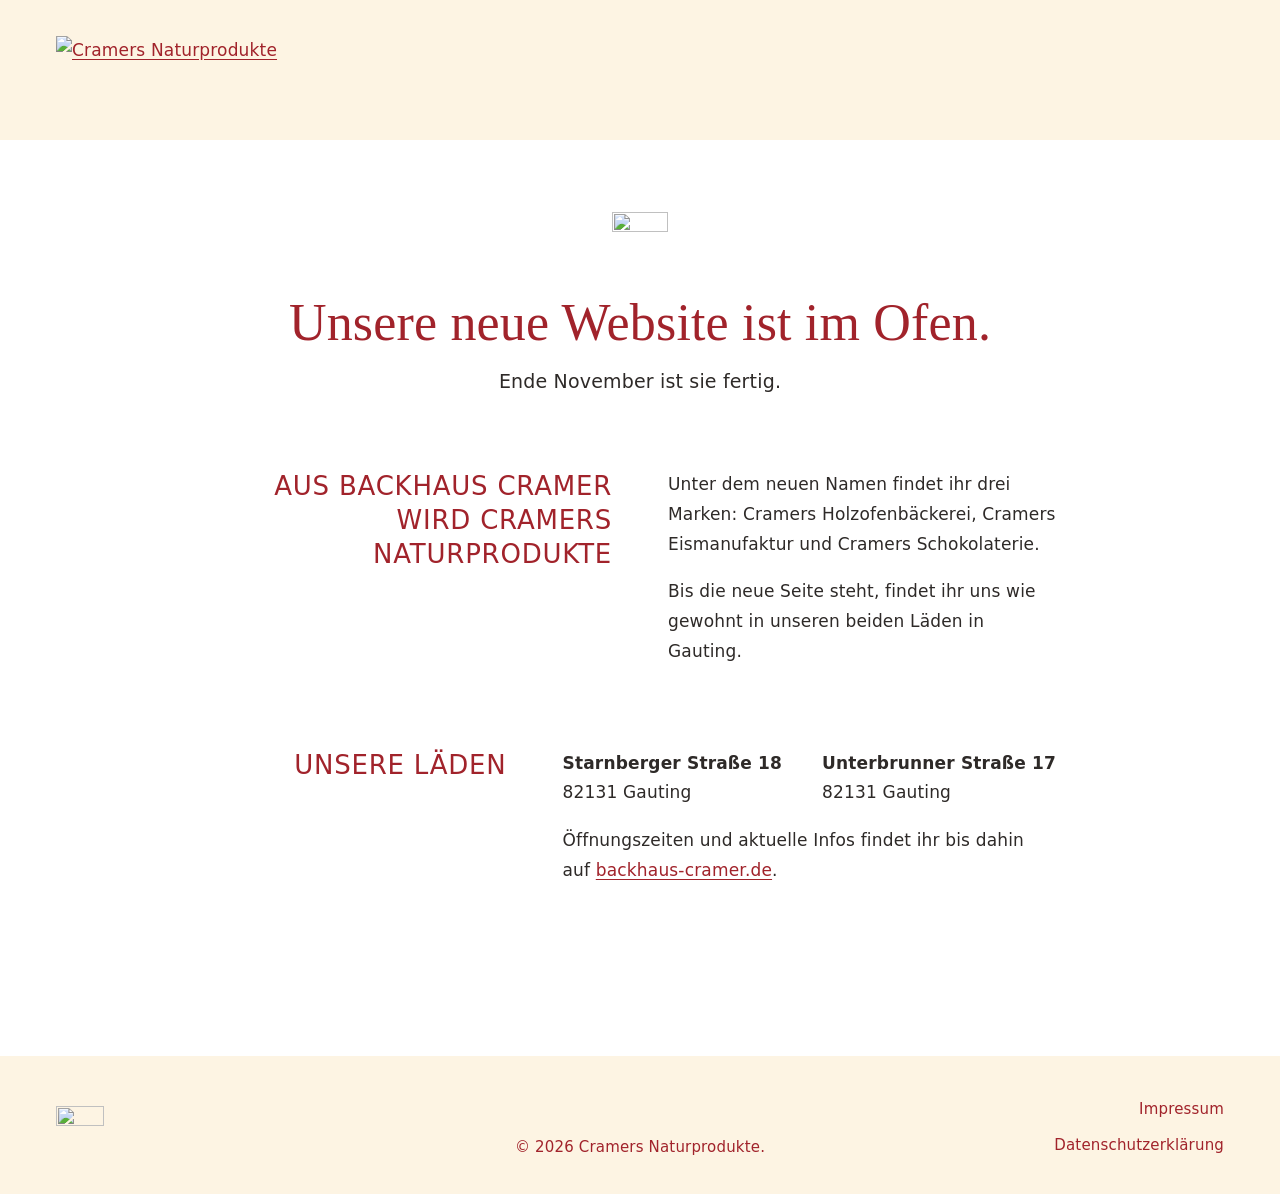
==== index.html @ 2626b571 "Add files via upload" ====
<!doctype html>
<html lang="de">
<head>
<meta charset="utf-8">
<meta name="viewport" content="width=device-width, initial-scale=1">
<title>Cramers Naturprodukte aus Gauting</title>
<meta name="description" content="Cramers Holzofenbäckerei, Cramers Eismanufaktur und Cramers Schokolaterie aus Gauting. Unsere neue Website ist bald fertig.">
<link rel="icon" href="favicon.png" type="image/png">
<link rel="apple-touch-icon" href="img/apple-touch-icon.png">
<link rel="stylesheet" href="style.css">
</head>
<body>
<header class="kopf streifen">
  <a href="index.html" aria-label="Cramers Naturprodukte, zur Startseite">
    <picture>
      <source srcset="img/cramers-logo.webp" type="image/webp">
      <img src="img/cramers-logo.png" alt="Cramers Naturprodukte" width="900" height="216">
    </picture>
  </a>
</header>

<main>
  <img class="herz" src="img/herz.png" alt="" width="220" height="240">
  <h1>Unsere neue Website ist im Ofen.</h1>
  <p class="unter">Ende November ist sie fertig.</p>

  <div class="zeile">
    <div class="links"><p class="label">Aus Backhaus Cramer<br>wird Cramers Naturprodukte</p></div>
    <div>
      <p>Unter dem neuen Namen findet ihr drei Marken: Cramers Holzofenbäckerei, Cramers Eismanufaktur und Cramers Schokolaterie.</p>
      <p>Bis die neue Seite steht, findet ihr uns wie gewohnt in unseren beiden Läden in Gauting.</p>
    </div>
  </div>

  <div class="zeile">
    <div class="links"><p class="label">Unsere Läden</p></div>
    <div>
      <div class="laeden">
        <div class="laden"><strong>Starnberger Straße 18</strong>82131 Gauting</div>
        <div class="laden"><strong>Unterbrunner Straße 17</strong>82131 Gauting</div>
      </div>
      <p style="margin-top:18px">Öffnungszeiten und aktuelle Infos findet ihr bis dahin auf <a href="https://www.backhaus-cramer.de">backhaus-cramer.de</a>.</p>
    </div>
  </div>
</main>

<footer class="fuss streifen">
  <img src="img/herz.png" alt="" width="220" height="240">
  <div class="mitte">© 2026 Cramers Naturprodukte.</div>
  <nav aria-label="Rechtliches">
    <a href="impressum.html">Impressum</a>
    <a href="datenschutz.html">Datenschutzerklärung</a>
  </nav>
</footer>
</body>
</html>
---- style.css ----
@font-face{font-family:"Inter";src:url("fonts/inter-latin-400-normal.woff2") format("woff2");font-weight:400;font-display:swap}
@font-face{font-family:"Inter";src:url("fonts/inter-latin-600-normal.woff2") format("woff2");font-weight:600;font-display:swap}
@font-face{font-family:"Frank Ruhl Libre";src:url("fonts/frank-ruhl-libre-latin-500-normal.woff2") format("woff2");font-weight:500;font-display:swap}

:root{
  --rot:#A1232B;
  --creme:#FDF4E3;
  --text:#2E2A28;
  --grau:#B9B2AC;
  --weiss:#FFFFFF;
}
*{box-sizing:border-box}
html{-webkit-text-size-adjust:100%}
body{
  margin:0;min-height:100vh;display:flex;flex-direction:column;
  background:var(--weiss);color:var(--text);
  font-family:"Inter",system-ui,-apple-system,"Segoe UI",sans-serif;
  font-size:17px;line-height:1.75;letter-spacing:.01em;
}
.streifen{background:var(--creme) url("img/streifen.webp") center/cover no-repeat}

/* Kopf */
.kopf{padding:36px 56px}
.kopf a{display:inline-block}
.kopf img{display:block;height:68px;width:auto}

/* Inhalt */
main{flex:1;width:100%;max-width:880px;margin:0 auto;padding:72px 24px 88px}
.herz{display:block;width:56px;height:auto;margin:0 auto 20px}
h1{font-family:"Frank Ruhl Libre",Georgia,serif;font-weight:500;color:var(--rot);
  font-size:clamp(34px,5.4vw,52px);line-height:1.15;text-align:center;text-wrap:balance;margin:0 0 12px}
.unter{text-align:center;font-size:19px;margin:0 0 72px}
.label{font-size:clamp(20px,2.4vw,26px);text-transform:uppercase;letter-spacing:.03em;color:var(--rot);line-height:1.3;margin:0 0 20px}
p{margin:0 0 18px}

.zeile{display:grid;grid-template-columns:1fr 1fr;gap:56px;align-items:start;margin-bottom:64px}
.zeile .links{text-align:right}
.laeden{display:grid;grid-template-columns:auto auto;justify-content:start;gap:24px 40px}
.laden strong{display:block;font-weight:600;white-space:nowrap}
a{color:var(--rot);text-underline-offset:3px}
a:hover{color:var(--text)}

/* Fuß */
.fuss{display:grid;grid-template-columns:1fr auto 1fr;align-items:end;gap:24px;padding:40px 56px 36px;font-size:15px;color:var(--rot)}
.fuss img{width:48px;height:auto;display:block}
.fuss .mitte{text-align:center;line-height:1.5}
.fuss nav{justify-self:end;display:flex;flex-direction:column;align-items:flex-end;gap:10px}
.fuss nav a{text-decoration:none}
.fuss nav a:hover{text-decoration:underline}

/* Rechtsseiten */
.recht{max-width:720px}
.recht h1{text-align:left;font-size:clamp(30px,4.5vw,40px);margin-bottom:32px}
.recht h2{font-size:18px;text-transform:uppercase;letter-spacing:.03em;font-weight:400;color:var(--rot);margin:36px 0 10px}

@media (max-width:720px){
  .kopf{padding:24px 16px}
  .kopf img{height:48px}
  main{padding:48px 16px 64px}
  .unter{margin-bottom:48px}
  .zeile{grid-template-columns:1fr;gap:8px;margin-bottom:48px}
  .zeile .links{text-align:left}
  .laeden{grid-template-columns:1fr;gap:16px}
  .fuss{grid-template-columns:1fr 1fr;padding:32px 16px 28px}
  .fuss .mitte{grid-column:1 / -1;grid-row:2;text-align:left}
}
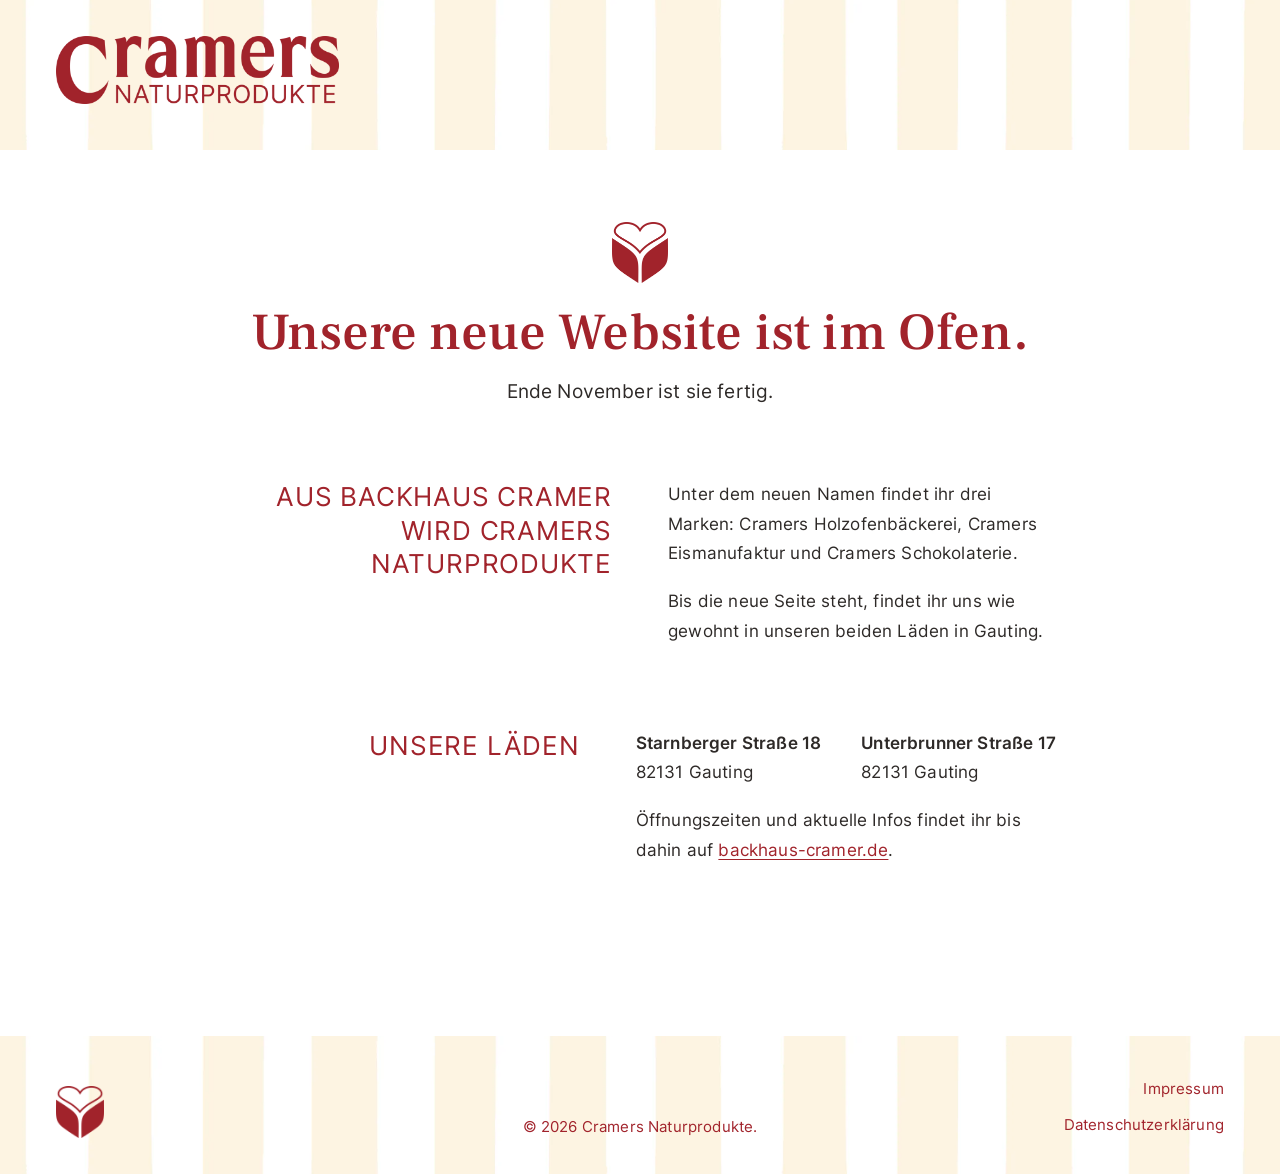
==== commit 10fb013f: "Add files via upload" ====
--- a/index.html
+++ b/index.html
@@ -6,21 +6,21 @@
 <title>Cramers Naturprodukte aus Gauting</title>
 <meta name="description" content="Cramers Holzofenbäckerei, Cramers Eismanufaktur und Cramers Schokolaterie aus Gauting. Unsere neue Website ist bald fertig.">
 <link rel="icon" href="favicon.png" type="image/png">
-<link rel="apple-touch-icon" href="img/apple-touch-icon.png">
+<link rel="apple-touch-icon" href="apple-touch-icon.png">
 <link rel="stylesheet" href="style.css">
 </head>
 <body>
 <header class="kopf streifen">
   <a href="index.html" aria-label="Cramers Naturprodukte, zur Startseite">
     <picture>
-      <source srcset="img/cramers-logo.webp" type="image/webp">
-      <img src="img/cramers-logo.png" alt="Cramers Naturprodukte" width="900" height="216">
+      <source srcset="cramers-logo.webp" type="image/webp">
+      <img src="cramers-logo.png" alt="Cramers Naturprodukte" width="900" height="216">
     </picture>
   </a>
 </header>
 
 <main>
-  <img class="herz" src="img/herz.png" alt="" width="220" height="240">
+  <img class="herz" src="herz.png" alt="" width="220" height="240">
   <h1>Unsere neue Website ist im Ofen.</h1>
   <p class="unter">Ende November ist sie fertig.</p>
 
@@ -45,7 +45,7 @@
 </main>
 
 <footer class="fuss streifen">
-  <img src="img/herz.png" alt="" width="220" height="240">
+  <img src="herz.png" alt="" width="220" height="240">
   <div class="mitte">© 2026 Cramers Naturprodukte.</div>
   <nav aria-label="Rechtliches">
     <a href="impressum.html">Impressum</a>
--- a/style.css
+++ b/style.css
@@ -1,6 +1,6 @@
-@font-face{font-family:"Inter";src:url("fonts/inter-latin-400-normal.woff2") format("woff2");font-weight:400;font-display:swap}
-@font-face{font-family:"Inter";src:url("fonts/inter-latin-600-normal.woff2") format("woff2");font-weight:600;font-display:swap}
-@font-face{font-family:"Frank Ruhl Libre";src:url("fonts/frank-ruhl-libre-latin-500-normal.woff2") format("woff2");font-weight:500;font-display:swap}
+@font-face{font-family:"Inter";src:url("inter-latin-400-normal.woff2") format("woff2");font-weight:400;font-display:swap}
+@font-face{font-family:"Inter";src:url("inter-latin-600-normal.woff2") format("woff2");font-weight:600;font-display:swap}
+@font-face{font-family:"Frank Ruhl Libre";src:url("frank-ruhl-libre-latin-500-normal.woff2") format("woff2");font-weight:500;font-display:swap}
 
 :root{
   --rot:#A1232B;
@@ -17,7 +17,7 @@
   font-family:"Inter",system-ui,-apple-system,"Segoe UI",sans-serif;
   font-size:17px;line-height:1.75;letter-spacing:.01em;
 }
-.streifen{background:var(--creme) url("img/streifen.webp") center/cover no-repeat}
+.streifen{background:var(--creme) url("streifen.webp") center/cover no-repeat}
 
 /* Kopf */
 .kopf{padding:36px 56px}
